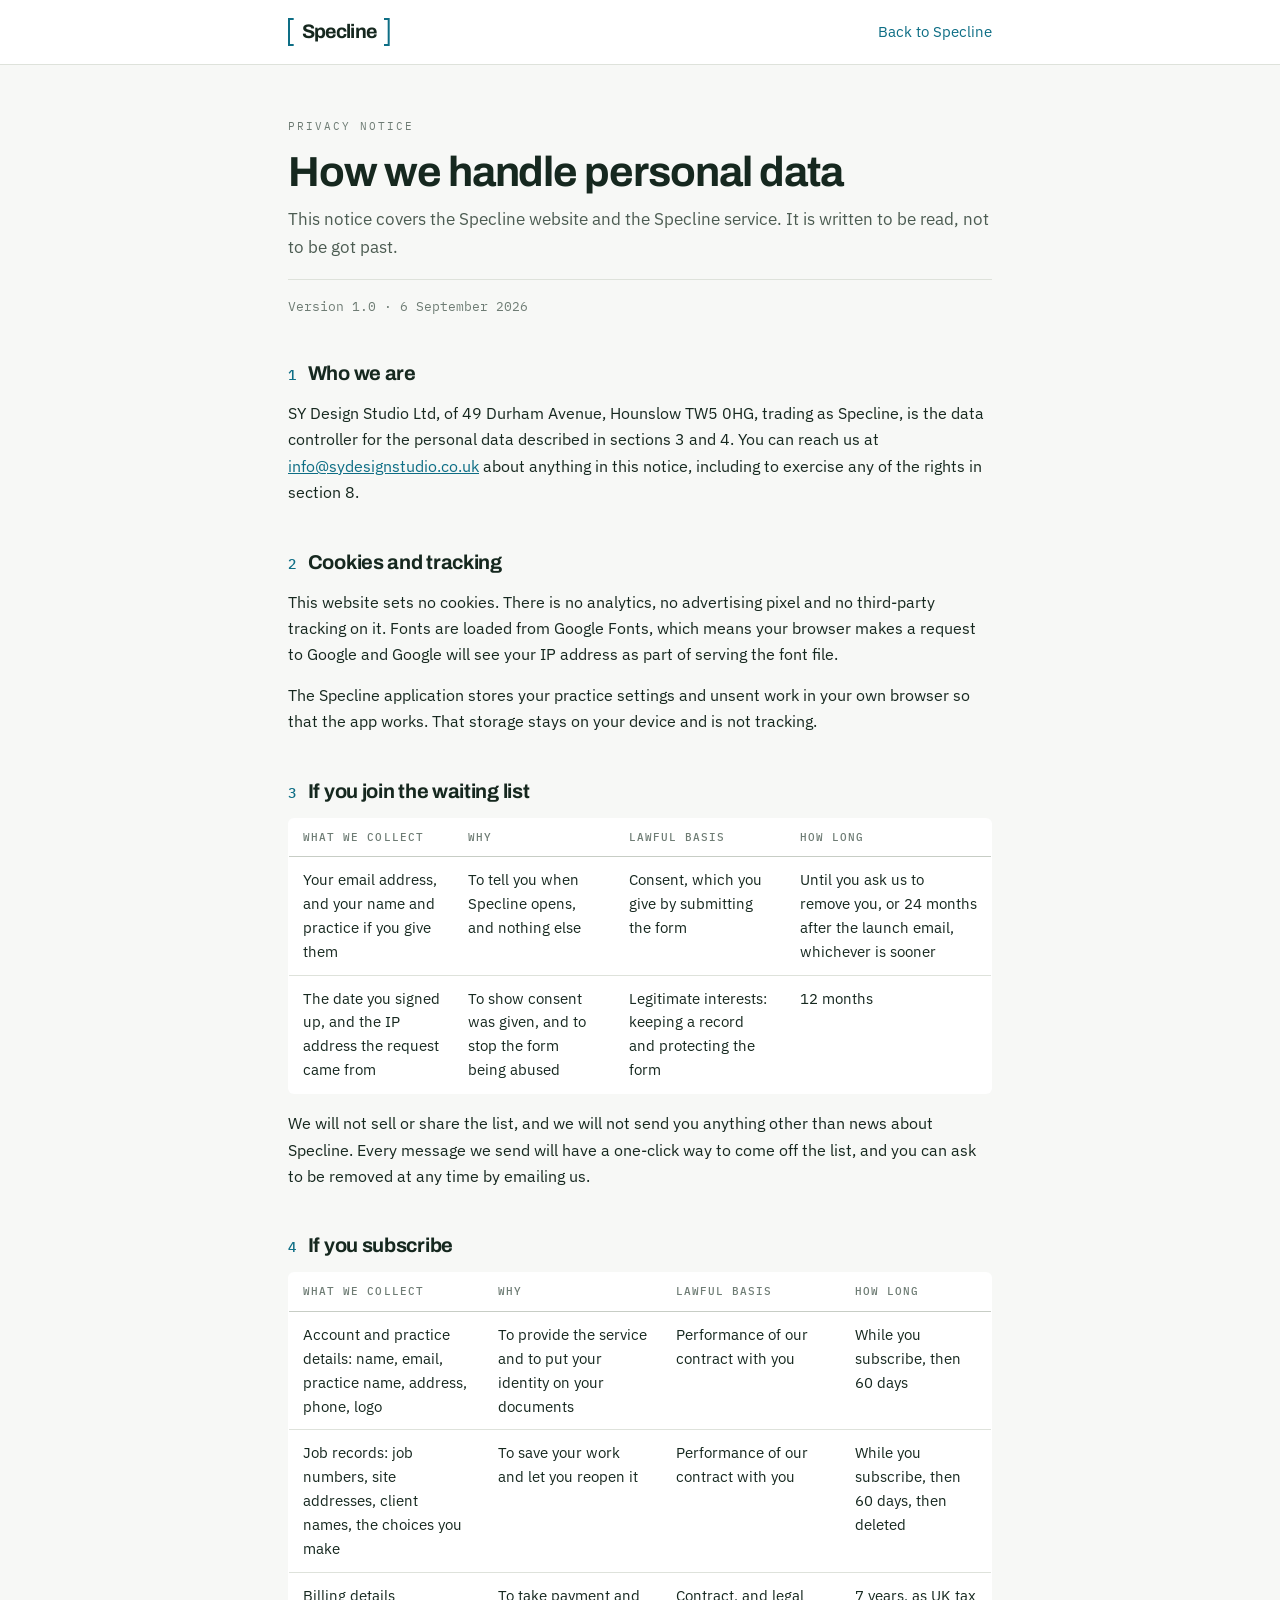
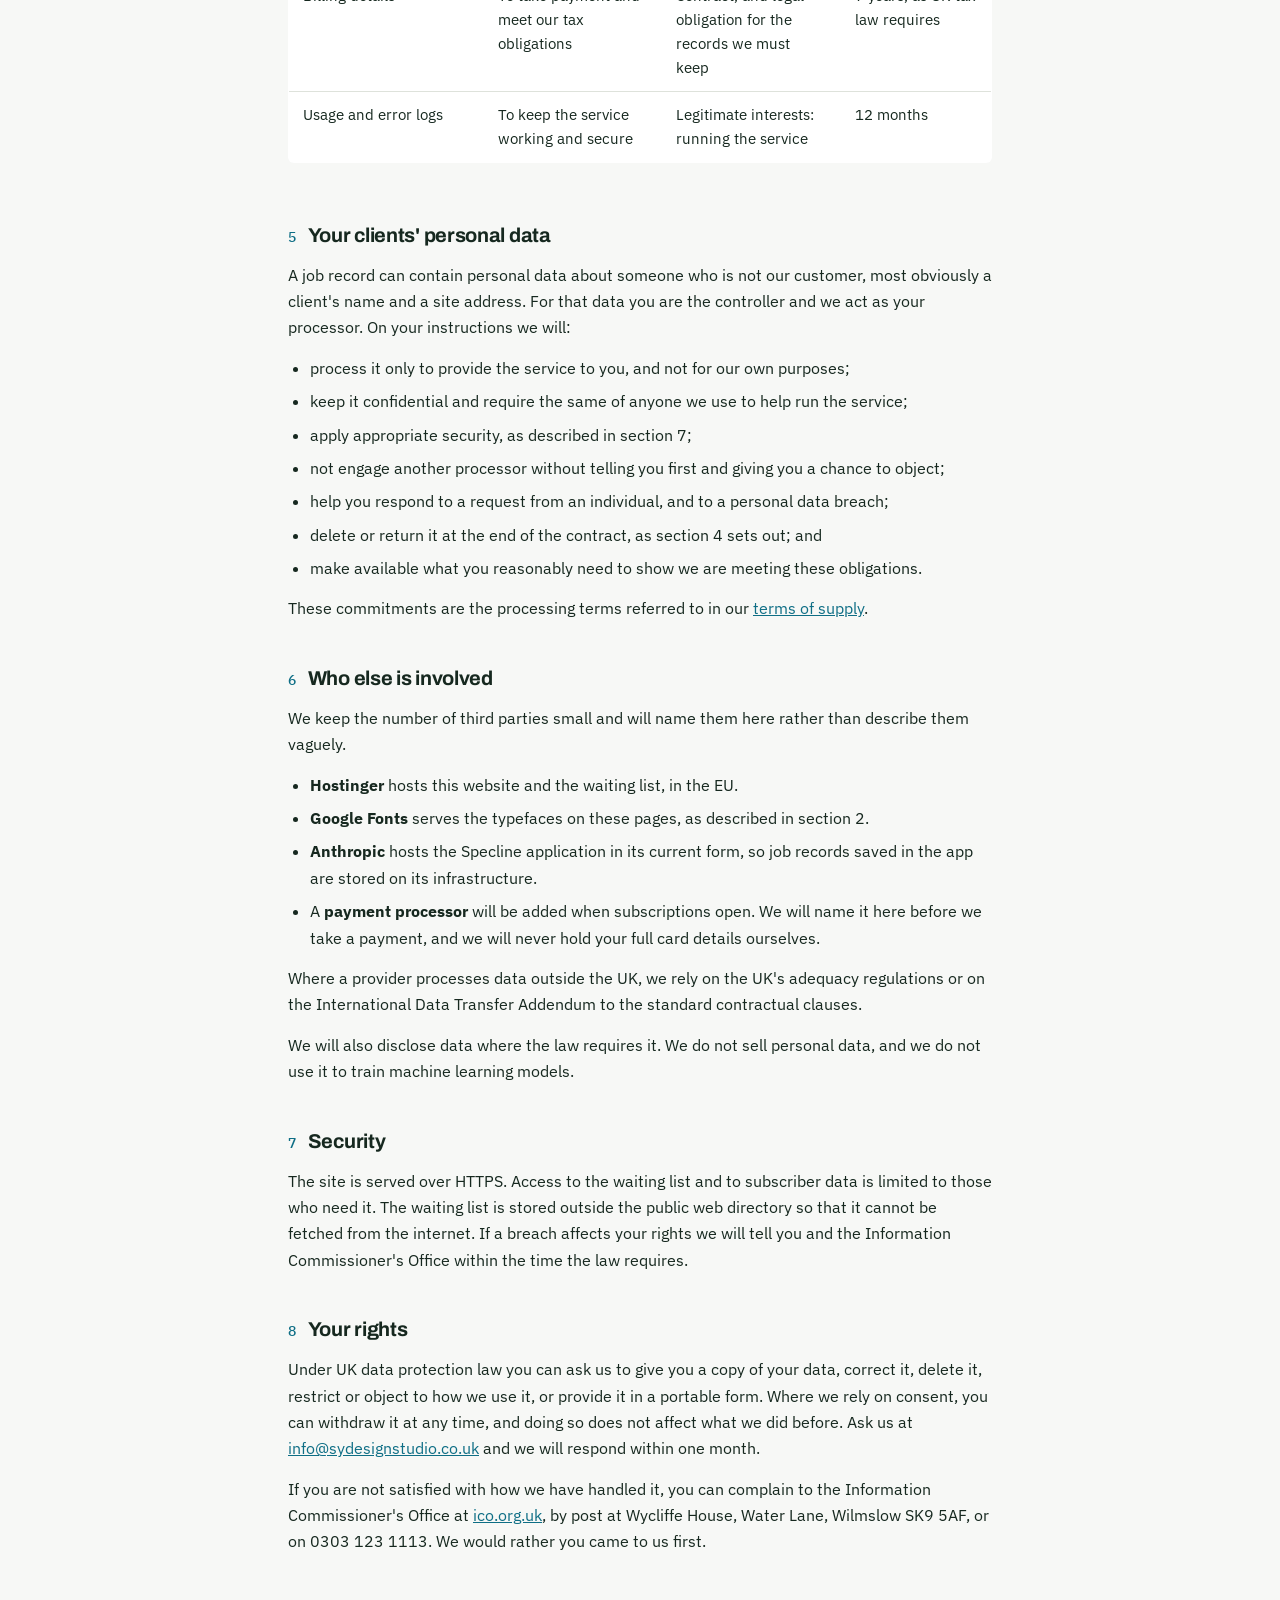
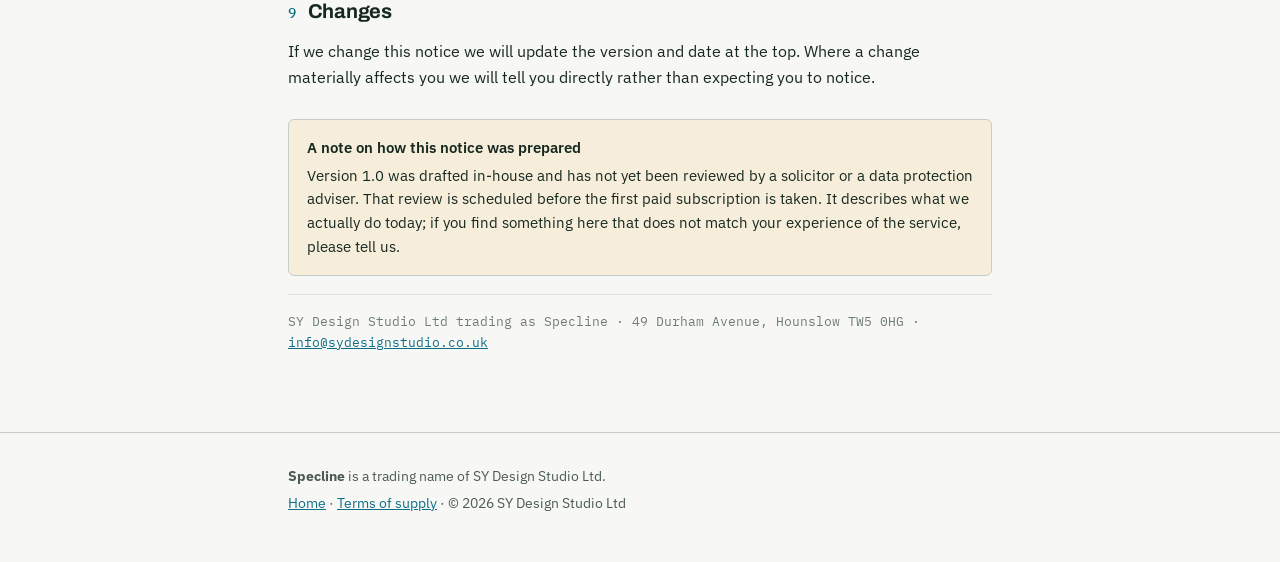
==== site/privacy.html @ e997ddb2 "Publish terms and a privacy notice; capture the waiting list properly TERMS. docs/TERMS-DRAFT.md cou" ====
<!doctype html>
<html lang="en-GB">
<head>
<meta charset="utf-8">
<meta name="viewport" content="width=device-width,initial-scale=1">
<title>Privacy notice — Specline</title>
<meta name="description" content="How SY Design Studio Ltd handles personal data for Specline, the Building Regulations specification service.">
<link rel="canonical" href="https://specline.co.uk/privacy.html">
<meta name="robots" content="index,follow">
<meta name="theme-color" content="#0E6E85">
<link rel="icon" type="image/svg+xml" href="data:image/svg+xml,%3Csvg xmlns='http://www.w3.org/2000/svg' viewBox='0 0 32 32'%3E%3Crect width='32' height='32' rx='6' fill='%230E6E85'/%3E%3Cpath d='M13.5 7.5H8V24.5H13.5M18.5 7.5H24V24.5H18.5' fill='none' stroke='%23FBFAF8' stroke-width='3'/%3E%3C/svg%3E">
<link rel="preconnect" href="https://fonts.googleapis.com">
<link rel="preconnect" href="https://fonts.gstatic.com" crossorigin>
<link rel="stylesheet" href="https://fonts.googleapis.com/css2?family=Archivo:wght@600;700&family=IBM+Plex+Mono:wght@400;500&family=IBM+Plex+Sans:wght@400;500;600&display=swap">
<style>
:root{
  --paper:#F7F8F6; --well:#EEF0EC; --surface:#FFFFFF;
  --ink:#16281F; --ink-2:#4C5C52; --ink-3:#6E7C74; --rule:#C7CDC5; --rule-soft:#DEE2DB;
  --petrol:#0E6E85; --petrol-hi:#0B586B; --petrol-soft:#E0EEF2; --bracket:#0E6E85;
  --hold:#8A6108; --hold-soft:#F6EEDB;
  --wordmark:"Archivo","IBM Plex Sans",Inter,system-ui,sans-serif;
  --sans:"IBM Plex Sans",-apple-system,BlinkMacSystemFont,"Segoe UI",Roboto,Helvetica,Arial,sans-serif;
  --mono:"IBM Plex Mono",ui-monospace,SFMono-Regular,Menlo,Consolas,monospace;
  --r-card:6px;
}
@media (prefers-color-scheme:dark){:root:not([data-theme="light"]){
  --paper:#10191F; --well:#0B1319; --surface:#17222A;
  --ink:#EDEAE4; --ink-2:#A8B4BC; --ink-3:#78868F; --rule:#263239; --rule-soft:#1F2A31;
  --petrol:#2E9EB8; --petrol-hi:#63BDD1; --petrol-soft:#0F323C; --bracket:#2E9EB8;
  --hold:#D7A54A; --hold-soft:#2B2113;}}
:root[data-theme="dark"]{
  --paper:#10191F; --well:#0B1319; --surface:#17222A;
  --ink:#EDEAE4; --ink-2:#A8B4BC; --ink-3:#78868F; --rule:#263239; --rule-soft:#1F2A31;
  --petrol:#2E9EB8; --petrol-hi:#63BDD1; --petrol-soft:#0F323C; --bracket:#2E9EB8;
  --hold:#D7A54A; --hold-soft:#2B2113;}
*{box-sizing:border-box}
html{color-scheme:light dark}
body{margin:0;background:var(--paper);color:var(--ink);font-family:var(--sans);font-size:16px;line-height:1.65;-webkit-font-smoothing:antialiased}
a{color:var(--petrol)}
a:hover{color:var(--petrol-hi)}
.wrap{max-width:760px;margin:0 auto;padding:0 28px}
@media(max-width:640px){.wrap{padding:0 18px}}
.top{border-bottom:1px solid var(--rule-soft);background:var(--surface)}
.top .wrap{display:flex;align-items:center;gap:20px;height:64px}
.lockup{display:inline-flex;align-items:stretch;gap:7px;height:28px;text-decoration:none}
.lockup svg{width:6.7px;height:28px;display:block;overflow:visible}
.lockup b{align-self:center;font-family:var(--wordmark);font-weight:700;font-size:19.6px;letter-spacing:-.035em;line-height:.95;color:var(--ink)}
.top a.back{margin-left:auto;font-size:14.5px;text-decoration:none}
main{padding:52px 0 80px}
h1{font-family:var(--wordmark);font-weight:700;font-size:clamp(30px,4vw,42px);letter-spacing:-.025em;line-height:1.1;margin:0 0 10px}
h2{font-family:var(--wordmark);font-weight:700;font-size:20px;letter-spacing:-.015em;margin:40px 0 10px;display:flex;gap:12px;align-items:baseline}
h2 i{font-style:normal;font-family:var(--mono);font-size:14px;color:var(--petrol);font-weight:500;flex:none}
p{margin:0 0 14px}
ul{margin:0 0 14px;padding-left:22px}
li{margin-bottom:7px}
.eyebrow{font-family:var(--mono);font-size:11px;letter-spacing:.18em;text-transform:uppercase;color:var(--ink-3);margin:0 0 14px}
.lede{color:var(--ink-2);font-size:17px;margin-bottom:6px}
.meta{font-family:var(--mono);font-size:12.5px;color:var(--ink-3);margin:18px 0 0;padding-top:16px;border-top:1px solid var(--rule-soft)}
.flag{border:1px solid var(--rule);background:var(--hold-soft);border-radius:var(--r-card);padding:16px 18px;margin:28px 0 0;font-size:14.5px}
.flag b{display:block;font-weight:600;margin-bottom:4px}
table{border-collapse:collapse;width:100%;font-size:14.5px;margin:0 0 16px;background:var(--surface);border:1px solid var(--rule);border-radius:var(--r-card);overflow:hidden}
th{text-align:left;font-family:var(--mono);font-size:10.5px;letter-spacing:.1em;text-transform:uppercase;color:var(--ink-3);font-weight:500;padding:10px 14px;border-bottom:1px solid var(--rule)}
td{padding:11px 14px;border-bottom:1px solid var(--rule-soft);vertical-align:top}
tr:last-child td{border-bottom:0}
.scroll{overflow-x:auto}
footer{border-top:1px solid var(--rule);padding:32px 0 44px;font-size:13.5px;color:var(--ink-2)}
footer p{margin:0 0 4px}
</style>
</head>
<body>
<header class="top"><div class="wrap">
  <a class="lockup" href="/" aria-label="Specline"><svg viewBox="0 0 6.7 28" aria-hidden="true"><path d="M5.7 1H1V27H5.7" fill="none" stroke="var(--bracket)" stroke-width="2" stroke-linejoin="miter"/></svg><b aria-hidden="true">Specline</b><svg viewBox="0 0 6.7 28" aria-hidden="true"><path d="M1 1H5.7V27H1" fill="none" stroke="var(--bracket)" stroke-width="2" stroke-linejoin="miter"/></svg></a>
  <a class="back" href="/">Back to Specline</a>
</div></header>

<main><div class="wrap">
<p class="eyebrow">Privacy notice</p>
<h1>How we handle personal data</h1>
<p class="lede">This notice covers the Specline website and the Specline service. It is written to be read, not to be got past.</p>
<p class="meta">Version 1.0 · 6 September 2026</p>

<h2><i>1</i>Who we are</h2>
<p>SY Design Studio Ltd, of 49 Durham Avenue, Hounslow TW5 0HG, trading as Specline, is the data controller for the personal data described in sections 3 and 4. You can reach us at <a href="mailto:info@sydesignstudio.co.uk">info@sydesignstudio.co.uk</a> about anything in this notice, including to exercise any of the rights in section 8.</p>

<h2><i>2</i>Cookies and tracking</h2>
<p>This website sets no cookies. There is no analytics, no advertising pixel and no third-party tracking on it. Fonts are loaded from Google Fonts, which means your browser makes a request to Google and Google will see your IP address as part of serving the font file.</p>
<p>The Specline application stores your practice settings and unsent work in your own browser so that the app works. That storage stays on your device and is not tracking.</p>

<h2><i>3</i>If you join the waiting list</h2>
<div class="scroll"><table>
  <tr><th>What we collect</th><th>Why</th><th>Lawful basis</th><th>How long</th></tr>
  <tr><td>Your email address, and your name and practice if you give them</td><td>To tell you when Specline opens, and nothing else</td><td>Consent, which you give by submitting the form</td><td>Until you ask us to remove you, or 24 months after the launch email, whichever is sooner</td></tr>
  <tr><td>The date you signed up, and the IP address the request came from</td><td>To show consent was given, and to stop the form being abused</td><td>Legitimate interests: keeping a record and protecting the form</td><td>12 months</td></tr>
</table></div>
<p>We will not sell or share the list, and we will not send you anything other than news about Specline. Every message we send will have a one-click way to come off the list, and you can ask to be removed at any time by emailing us.</p>

<h2><i>4</i>If you subscribe</h2>
<div class="scroll"><table>
  <tr><th>What we collect</th><th>Why</th><th>Lawful basis</th><th>How long</th></tr>
  <tr><td>Account and practice details: name, email, practice name, address, phone, logo</td><td>To provide the service and to put your identity on your documents</td><td>Performance of our contract with you</td><td>While you subscribe, then 60 days</td></tr>
  <tr><td>Job records: job numbers, site addresses, client names, the choices you make</td><td>To save your work and let you reopen it</td><td>Performance of our contract with you</td><td>While you subscribe, then 60 days, then deleted</td></tr>
  <tr><td>Billing details</td><td>To take payment and meet our tax obligations</td><td>Contract, and legal obligation for the records we must keep</td><td>7 years, as UK tax law requires</td></tr>
  <tr><td>Usage and error logs</td><td>To keep the service working and secure</td><td>Legitimate interests: running the service</td><td>12 months</td></tr>
</table></div>

<h2><i>5</i>Your clients' personal data</h2>
<p>A job record can contain personal data about someone who is not our customer, most obviously a client's name and a site address. For that data you are the controller and we act as your processor. On your instructions we will:</p>
<ul>
  <li>process it only to provide the service to you, and not for our own purposes;</li>
  <li>keep it confidential and require the same of anyone we use to help run the service;</li>
  <li>apply appropriate security, as described in section 7;</li>
  <li>not engage another processor without telling you first and giving you a chance to object;</li>
  <li>help you respond to a request from an individual, and to a personal data breach;</li>
  <li>delete or return it at the end of the contract, as section 4 sets out; and</li>
  <li>make available what you reasonably need to show we are meeting these obligations.</li>
</ul>
<p>These commitments are the processing terms referred to in our <a href="/terms.html">terms of supply</a>.</p>

<h2><i>6</i>Who else is involved</h2>
<p>We keep the number of third parties small and will name them here rather than describe them vaguely.</p>
<ul>
  <li><strong>Hostinger</strong> hosts this website and the waiting list, in the EU.</li>
  <li><strong>Google Fonts</strong> serves the typefaces on these pages, as described in section 2.</li>
  <li><strong>Anthropic</strong> hosts the Specline application in its current form, so job records saved in the app are stored on its infrastructure.</li>
  <li>A <strong>payment processor</strong> will be added when subscriptions open. We will name it here before we take a payment, and we will never hold your full card details ourselves.</li>
</ul>
<p>Where a provider processes data outside the UK, we rely on the UK's adequacy regulations or on the International Data Transfer Addendum to the standard contractual clauses.</p>
<p>We will also disclose data where the law requires it. We do not sell personal data, and we do not use it to train machine learning models.</p>

<h2><i>7</i>Security</h2>
<p>The site is served over HTTPS. Access to the waiting list and to subscriber data is limited to those who need it. The waiting list is stored outside the public web directory so that it cannot be fetched from the internet. If a breach affects your rights we will tell you and the Information Commissioner's Office within the time the law requires.</p>

<h2><i>8</i>Your rights</h2>
<p>Under UK data protection law you can ask us to give you a copy of your data, correct it, delete it, restrict or object to how we use it, or provide it in a portable form. Where we rely on consent, you can withdraw it at any time, and doing so does not affect what we did before. Ask us at <a href="mailto:info@sydesignstudio.co.uk">info@sydesignstudio.co.uk</a> and we will respond within one month.</p>
<p>If you are not satisfied with how we have handled it, you can complain to the Information Commissioner's Office at <a href="https://ico.org.uk/make-a-complaint/" rel="noopener">ico.org.uk</a>, by post at Wycliffe House, Water Lane, Wilmslow SK9 5AF, or on 0303 123 1113. We would rather you came to us first.</p>

<h2><i>9</i>Changes</h2>
<p>If we change this notice we will update the version and date at the top. Where a change materially affects you we will tell you directly rather than expecting you to notice.</p>

<div class="flag"><b>A note on how this notice was prepared</b>
Version 1.0 was drafted in-house and has not yet been reviewed by a solicitor or a data protection adviser. That review is scheduled before the first paid subscription is taken. It describes what we actually do today; if you find something here that does not match your experience of the service, please tell us.</div>

<p class="meta">SY Design Studio Ltd trading as Specline · 49 Durham Avenue, Hounslow TW5 0HG · <a href="mailto:info@sydesignstudio.co.uk">info@sydesignstudio.co.uk</a></p>
</div></main>

<footer><div class="wrap">
  <p><b>Specline</b> is a trading name of SY Design Studio Ltd.</p>
  <p><a href="/">Home</a> · <a href="/terms.html">Terms of supply</a> · © 2026 SY Design Studio Ltd</p>
</div></footer>
</body>
</html>
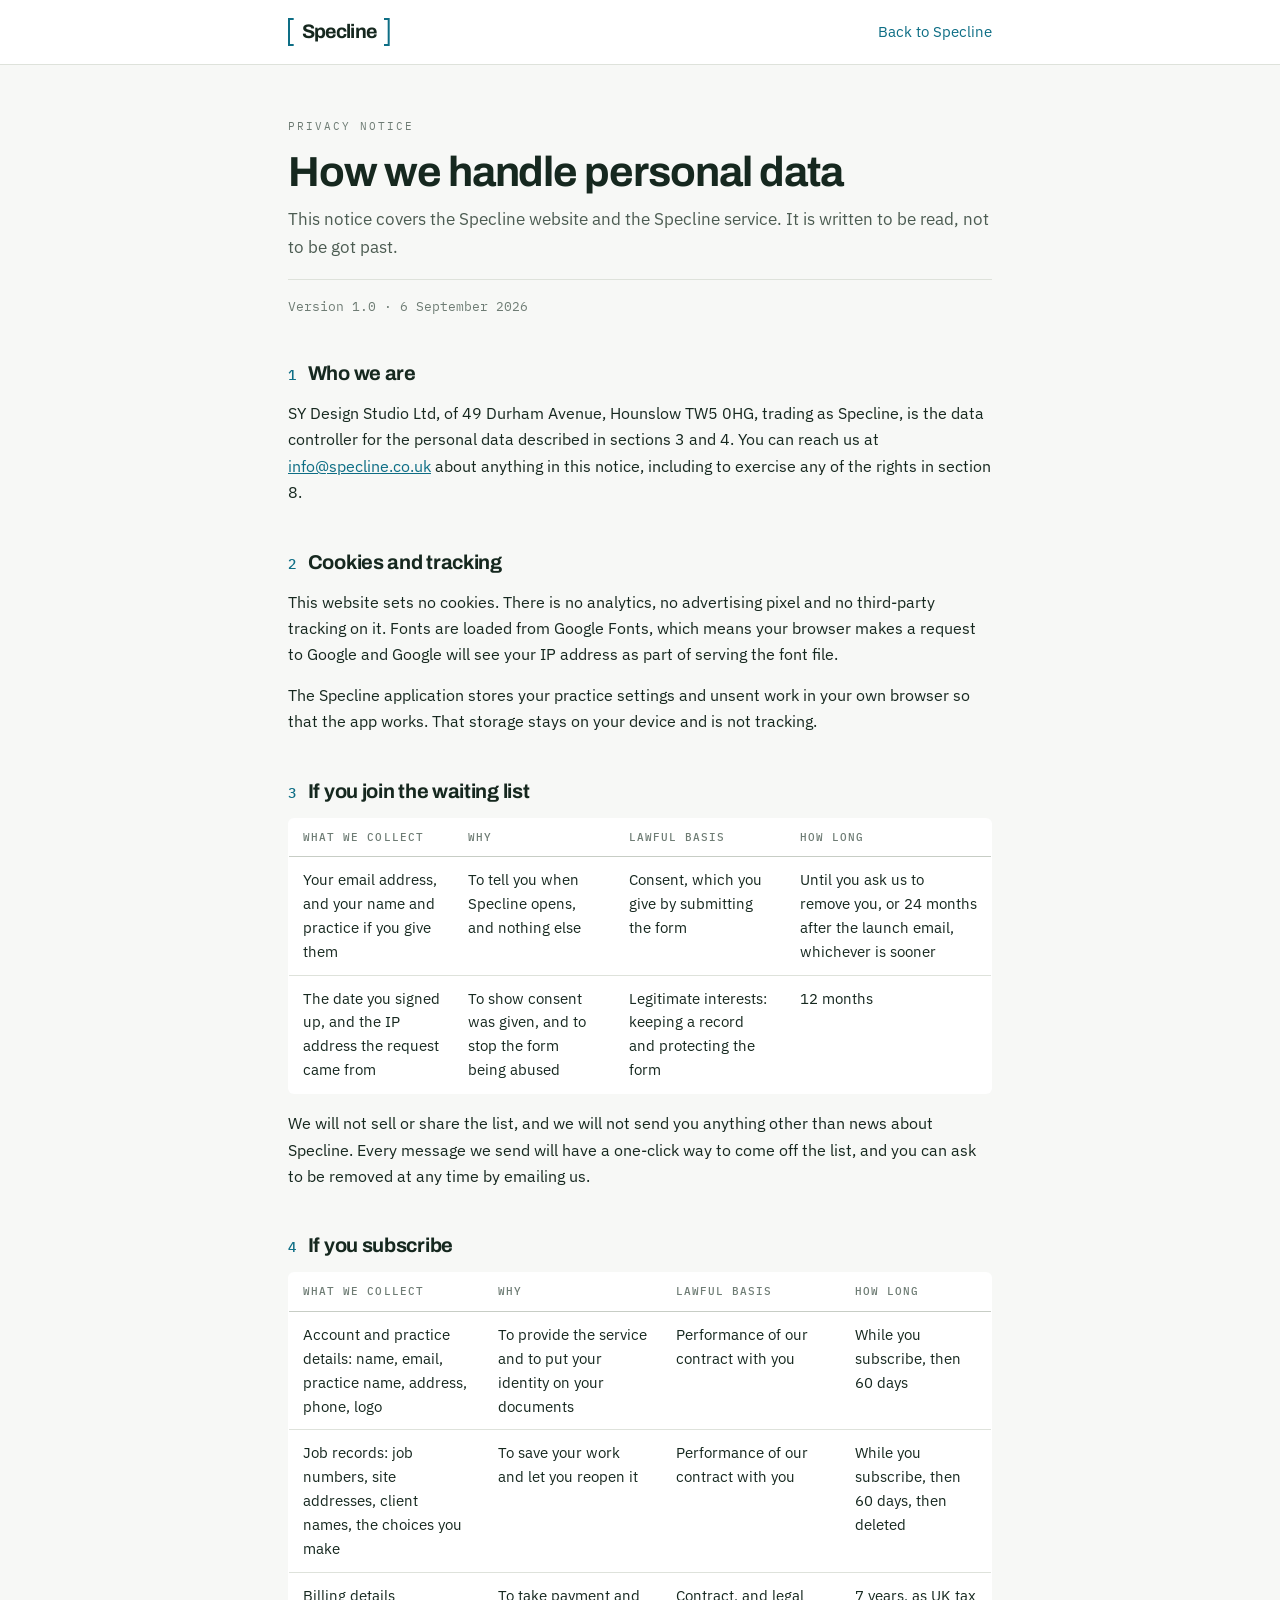
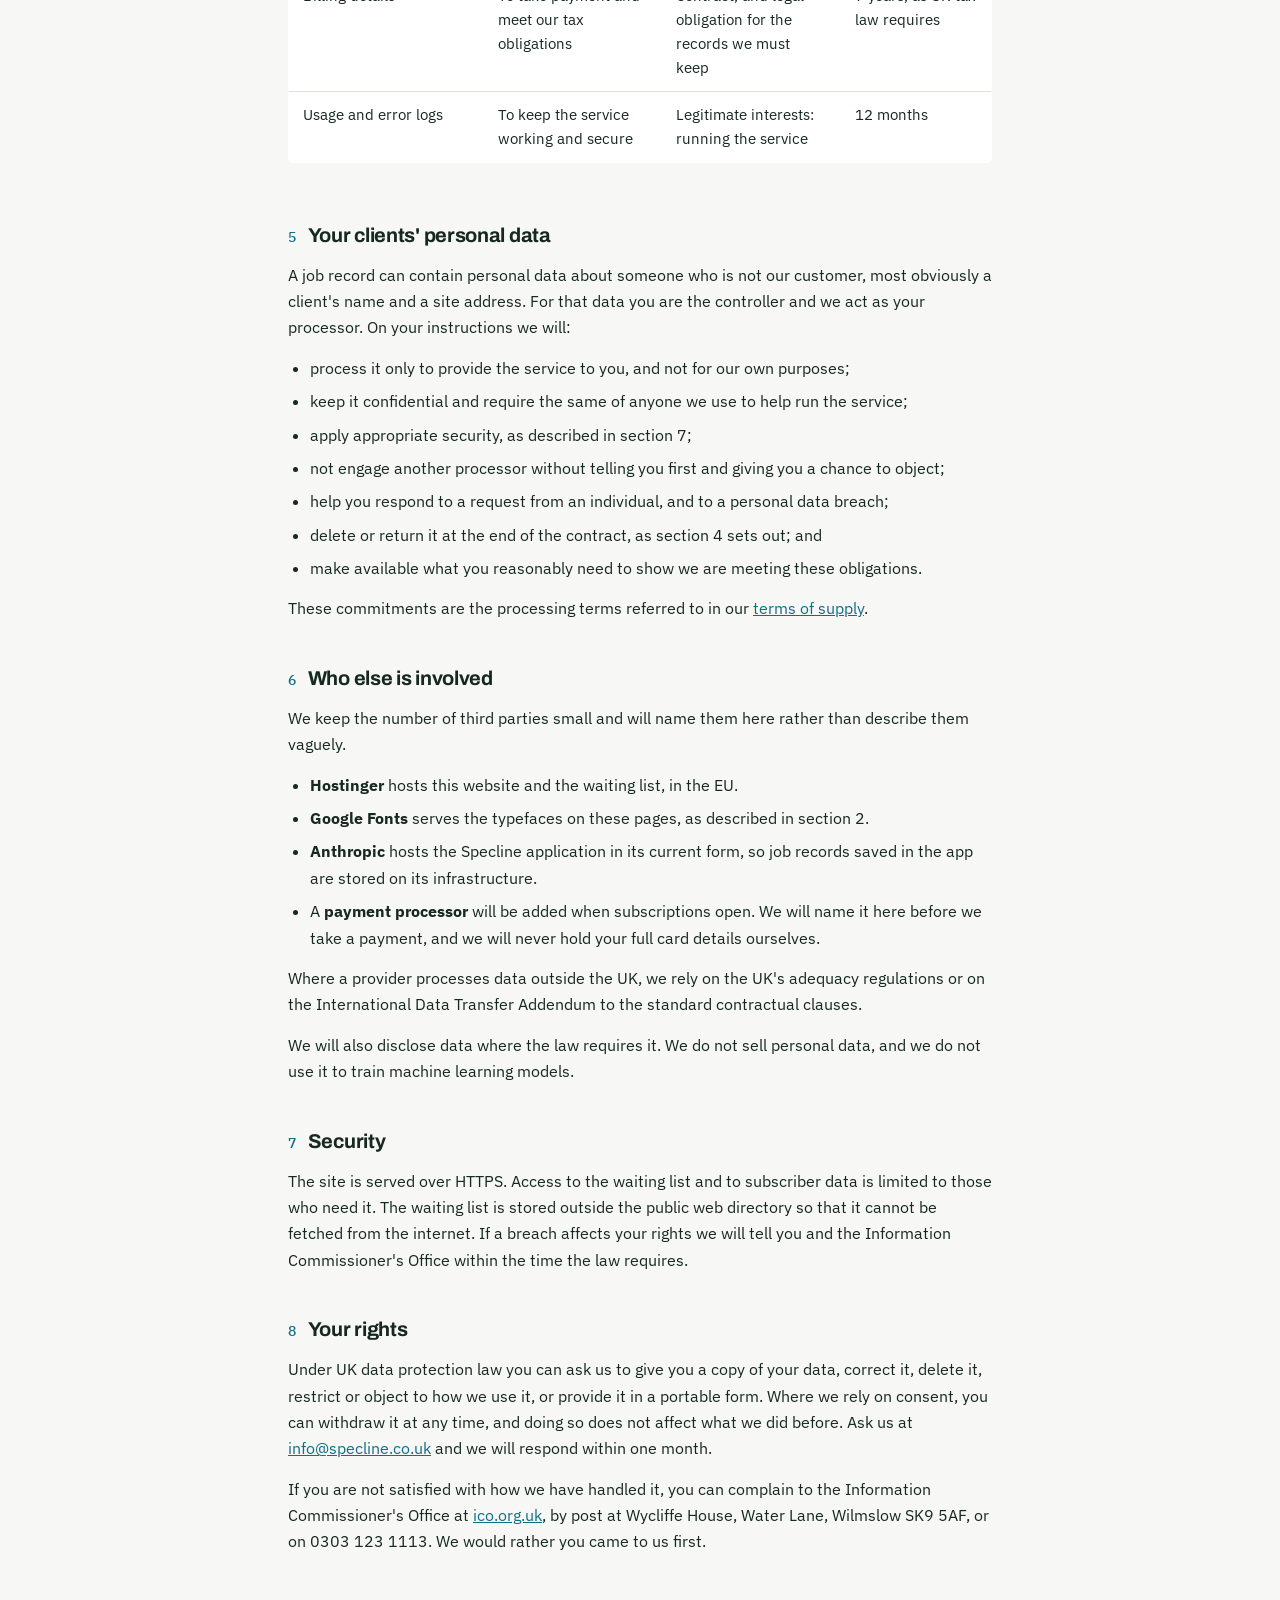
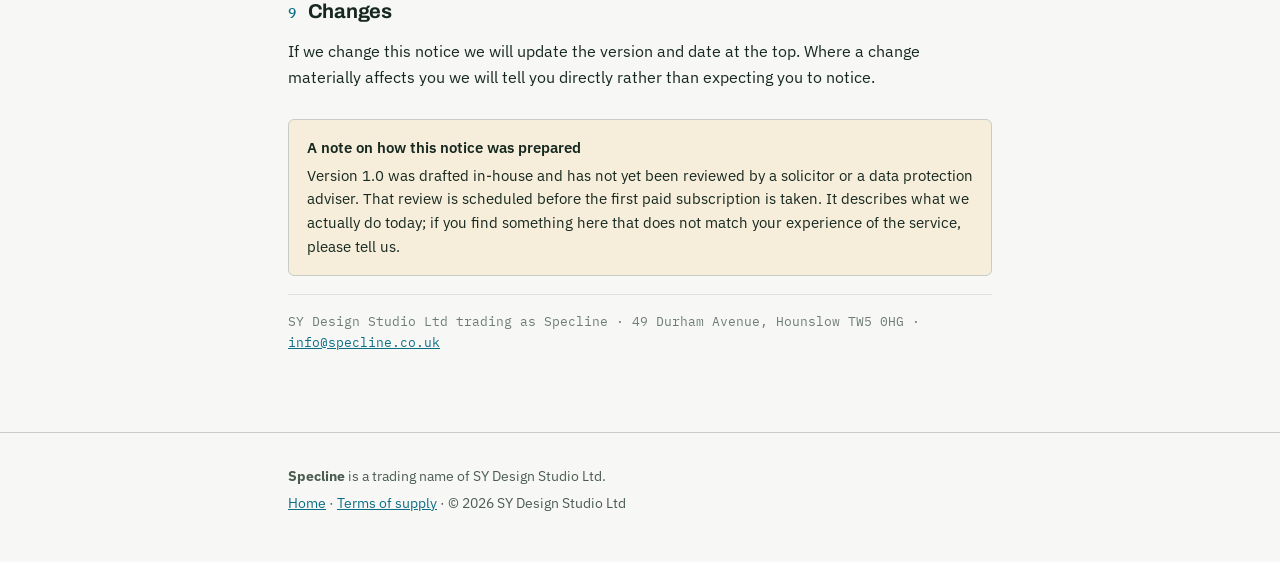
==== commit c83b6825: "Move to info@specline.co.uk, send mail from it, and take the company name out of the clause library " ====
--- a/site/privacy.html
+++ b/site/privacy.html
@@ -80,7 +80,7 @@
 <p class="meta">Version 1.0 · 6 September 2026</p>
 
 <h2><i>1</i>Who we are</h2>
-<p>SY Design Studio Ltd, of 49 Durham Avenue, Hounslow TW5 0HG, trading as Specline, is the data controller for the personal data described in sections 3 and 4. You can reach us at <a href="mailto:info@sydesignstudio.co.uk">info@sydesignstudio.co.uk</a> about anything in this notice, including to exercise any of the rights in section 8.</p>
+<p>SY Design Studio Ltd, of 49 Durham Avenue, Hounslow TW5 0HG, trading as Specline, is the data controller for the personal data described in sections 3 and 4. You can reach us at <a href="mailto:info@specline.co.uk">info@specline.co.uk</a> about anything in this notice, including to exercise any of the rights in section 8.</p>
 
 <h2><i>2</i>Cookies and tracking</h2>
 <p>This website sets no cookies. There is no analytics, no advertising pixel and no third-party tracking on it. Fonts are loaded from Google Fonts, which means your browser makes a request to Google and Google will see your IP address as part of serving the font file.</p>
@@ -131,7 +131,7 @@
 <p>The site is served over HTTPS. Access to the waiting list and to subscriber data is limited to those who need it. The waiting list is stored outside the public web directory so that it cannot be fetched from the internet. If a breach affects your rights we will tell you and the Information Commissioner's Office within the time the law requires.</p>
 
 <h2><i>8</i>Your rights</h2>
-<p>Under UK data protection law you can ask us to give you a copy of your data, correct it, delete it, restrict or object to how we use it, or provide it in a portable form. Where we rely on consent, you can withdraw it at any time, and doing so does not affect what we did before. Ask us at <a href="mailto:info@sydesignstudio.co.uk">info@sydesignstudio.co.uk</a> and we will respond within one month.</p>
+<p>Under UK data protection law you can ask us to give you a copy of your data, correct it, delete it, restrict or object to how we use it, or provide it in a portable form. Where we rely on consent, you can withdraw it at any time, and doing so does not affect what we did before. Ask us at <a href="mailto:info@specline.co.uk">info@specline.co.uk</a> and we will respond within one month.</p>
 <p>If you are not satisfied with how we have handled it, you can complain to the Information Commissioner's Office at <a href="https://ico.org.uk/make-a-complaint/" rel="noopener">ico.org.uk</a>, by post at Wycliffe House, Water Lane, Wilmslow SK9 5AF, or on 0303 123 1113. We would rather you came to us first.</p>
 
 <h2><i>9</i>Changes</h2>
@@ -140,7 +140,7 @@
 <div class="flag"><b>A note on how this notice was prepared</b>
 Version 1.0 was drafted in-house and has not yet been reviewed by a solicitor or a data protection adviser. That review is scheduled before the first paid subscription is taken. It describes what we actually do today; if you find something here that does not match your experience of the service, please tell us.</div>
 
-<p class="meta">SY Design Studio Ltd trading as Specline · 49 Durham Avenue, Hounslow TW5 0HG · <a href="mailto:info@sydesignstudio.co.uk">info@sydesignstudio.co.uk</a></p>
+<p class="meta">SY Design Studio Ltd trading as Specline · 49 Durham Avenue, Hounslow TW5 0HG · <a href="mailto:info@specline.co.uk">info@specline.co.uk</a></p>
 </div></main>
 
 <footer><div class="wrap">
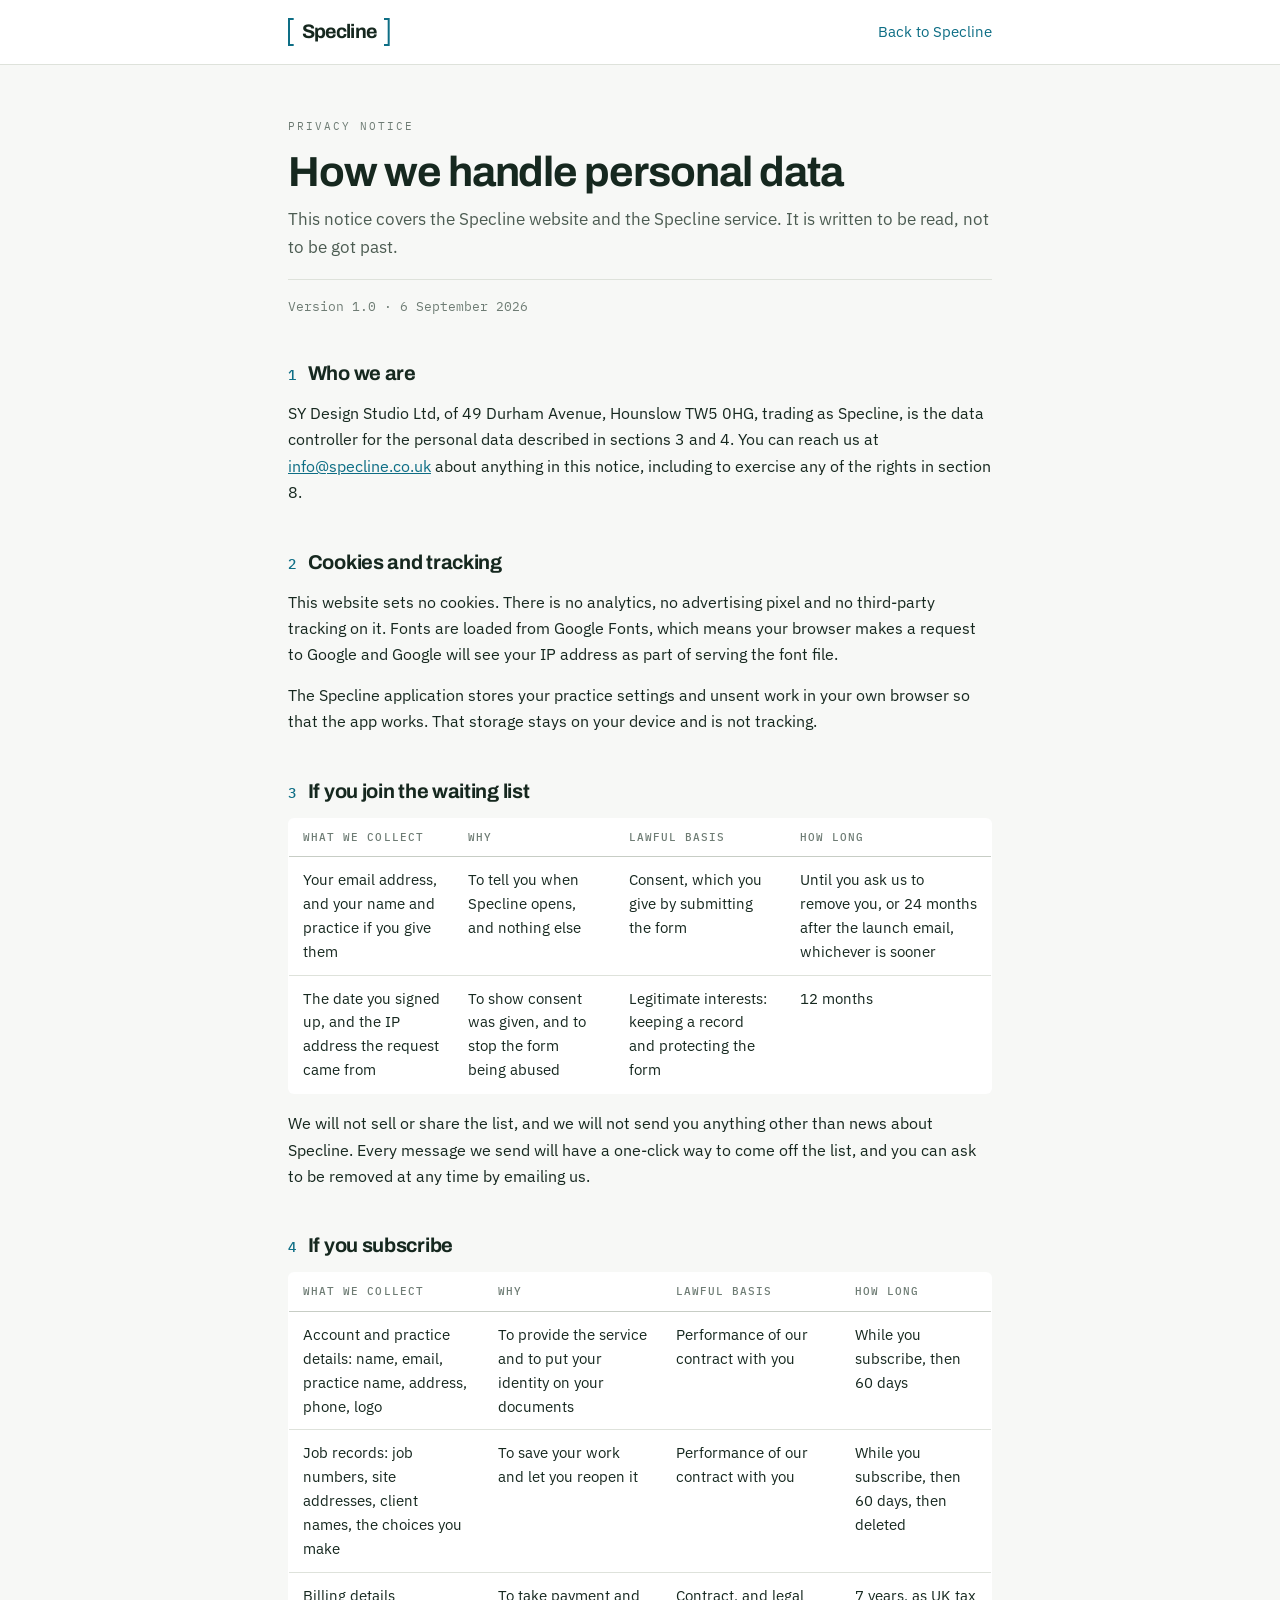
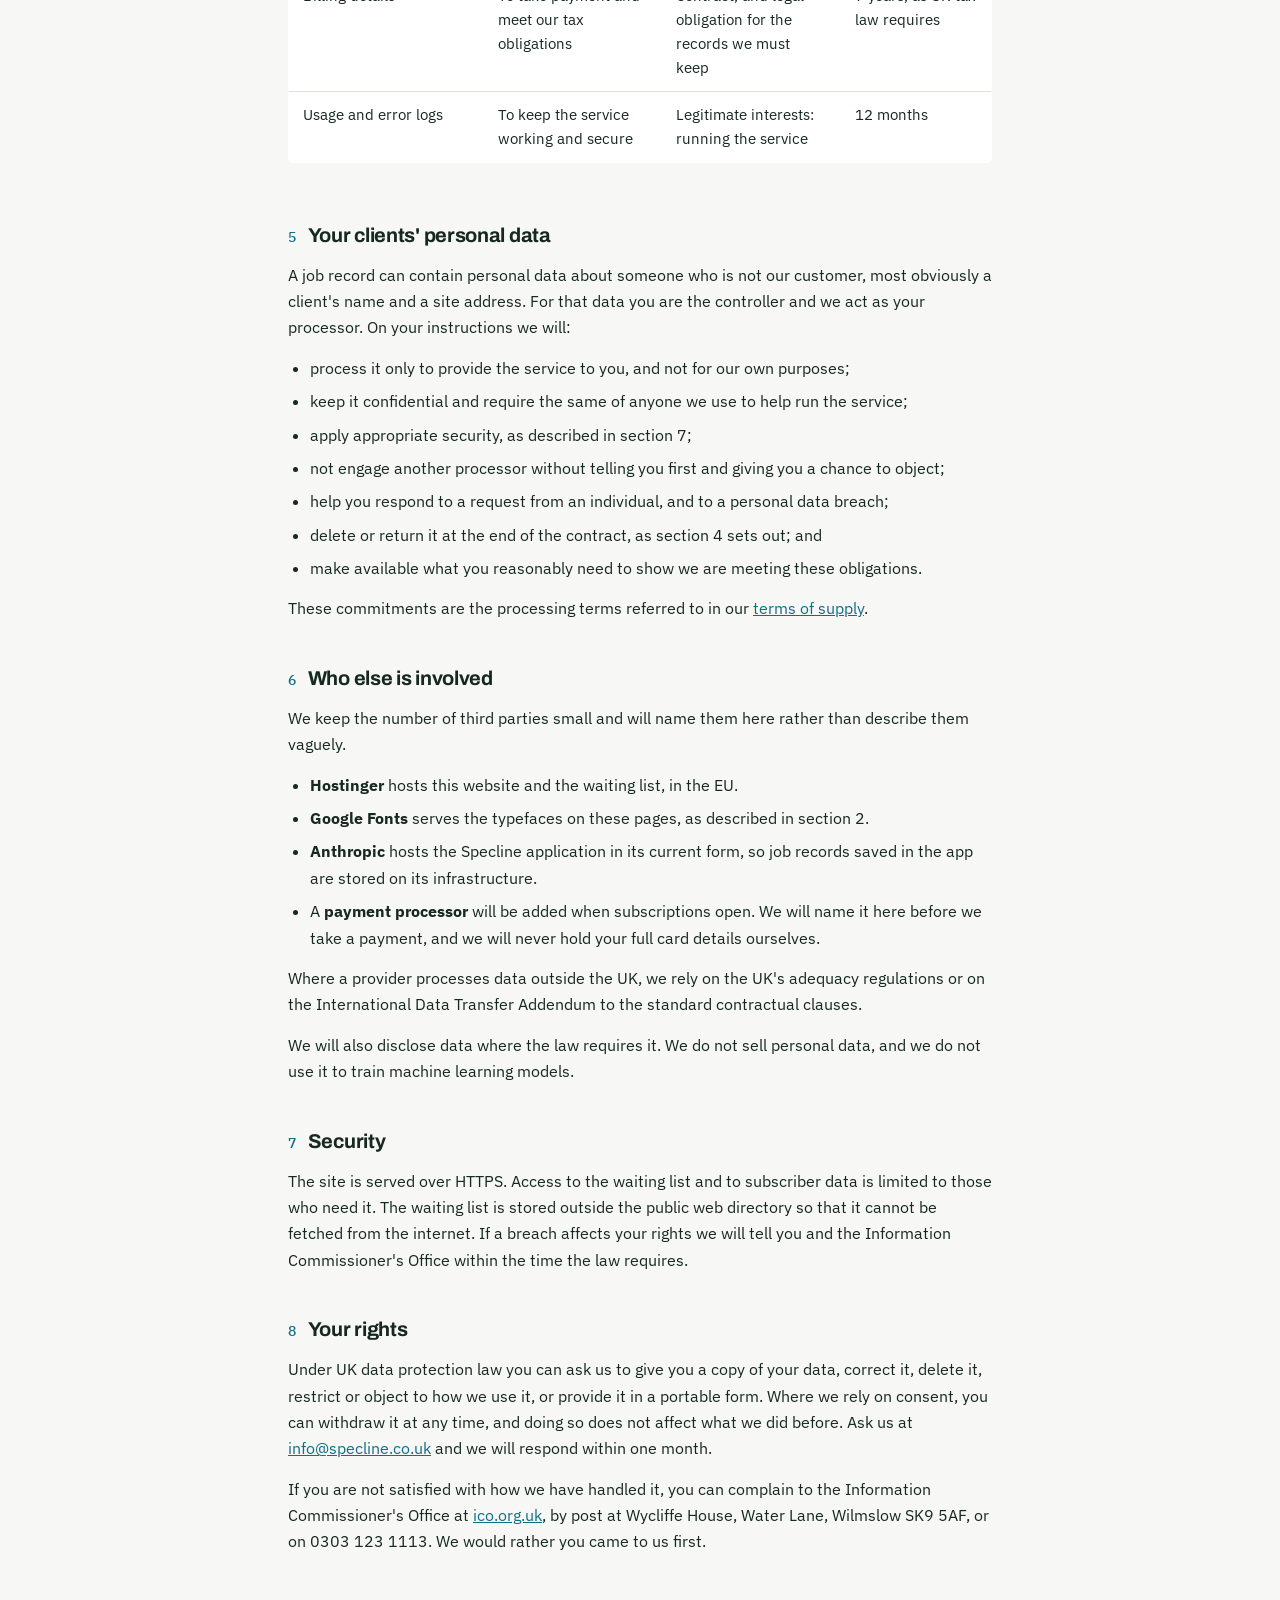
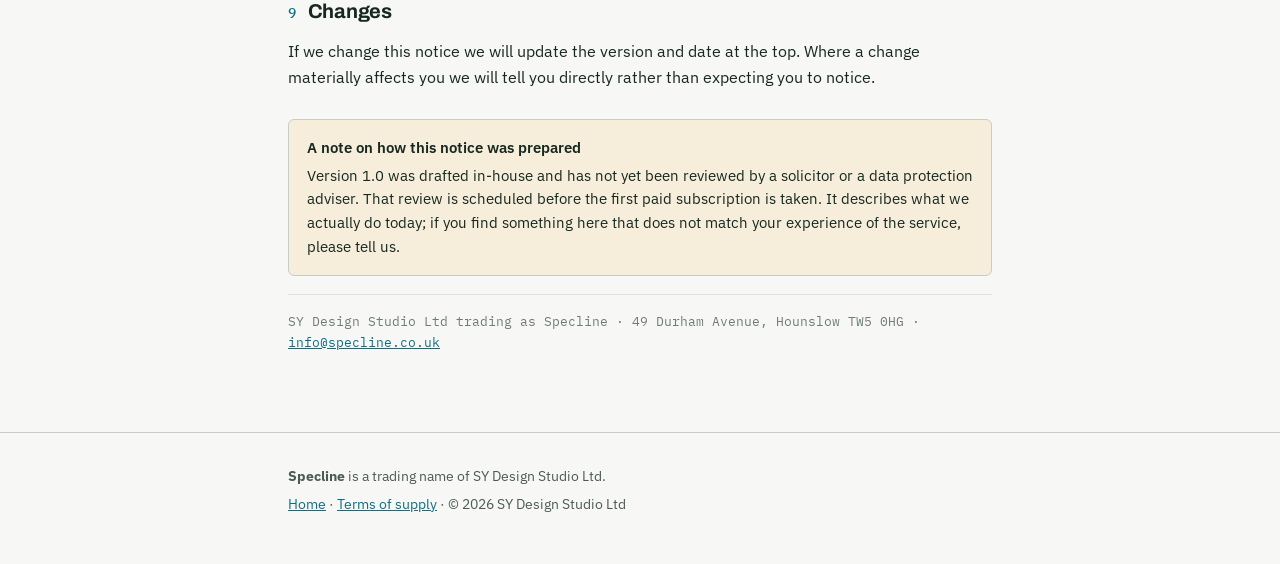
==== commit ad844580: "Give the standalone footer links a 24px pointer target Found by testing the public pages at 390px: t" ====
--- a/site/privacy.html
+++ b/site/privacy.html
@@ -65,6 +65,9 @@
 .scroll{overflow-x:auto}
 footer{border-top:1px solid var(--rule);padding:32px 0 44px;font-size:13.5px;color:var(--ink-2)}
 footer p{margin:0 0 4px}
+/* Standalone navigation at the foot of the page gets a 24px pointer target; the links
+   inside the sentences above are exempt and are left as they are. */
+footer .nav a{display:inline-flex;align-items:center;min-height:24px}
 </style>
 </head>
 <body>
@@ -145,7 +148,7 @@
 
 <footer><div class="wrap">
   <p><b>Specline</b> is a trading name of SY Design Studio Ltd.</p>
-  <p><a href="/">Home</a> · <a href="/terms.html">Terms of supply</a> · © 2026 SY Design Studio Ltd</p>
+  <p class="nav"><a href="/">Home</a> · <a href="/terms.html">Terms of supply</a> · © 2026 SY Design Studio Ltd</p>
 </div></footer>
 </body>
 </html>
